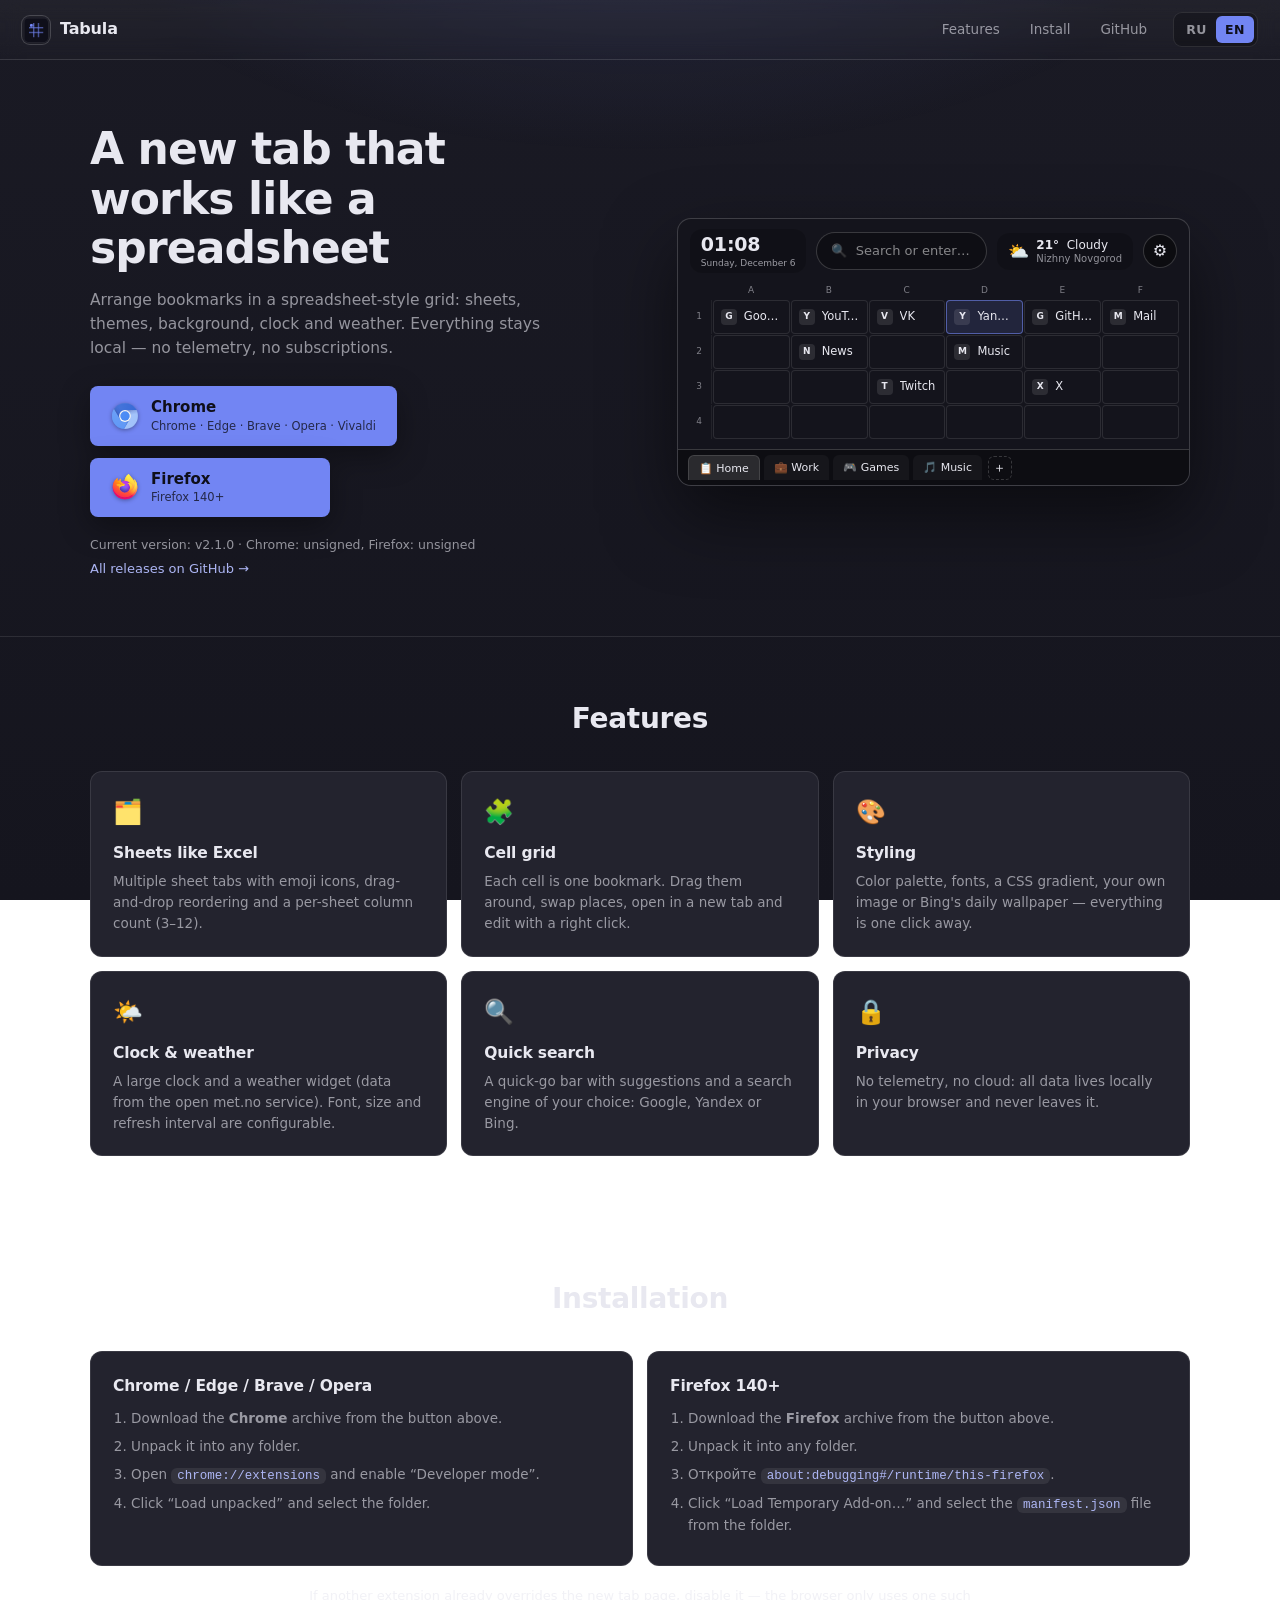
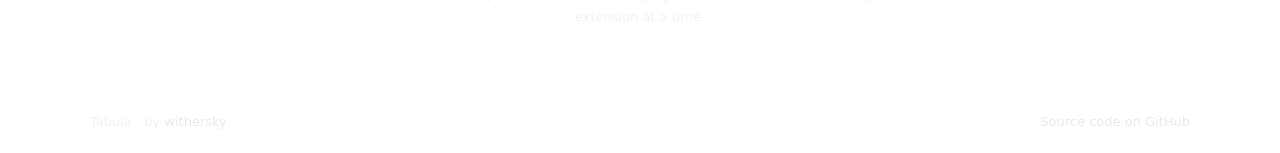
==== site/index.html @ 19f71075 "v2.3.1" ====
<!--
 Tabula — spreadsheet-style new tab page browser extension.

 Copyright (C) 2026 withersky

 This program is free software: you can redistribute it and/or modify
 it under the terms of the GNU General Public License as published by
 the Free Software Foundation, either version 3 of the License, or
 (at your option) any later version.

 This program is distributed in the hope that it will be useful,
 but WITHOUT ANY WARRANTY; without even the implied warranty of
 MERCHANTABILITY or FITNESS FOR A PARTICULAR PURPOSE.  See the
 GNU General Public License for more details.

 You should have received a copy of the GNU General Public License
 along with this program.  If not, see <https://www.gnu.org/licenses/>.
-->

<!DOCTYPE html>
<html lang="ru">
<head>
  <meta charset="UTF-8">
  <meta name="viewport" content="width=device-width, initial-scale=1">
  <title>Tabula — новая вкладка как электронная таблица</title>
  <meta name="description" content="Tabula — бесплатное расширение для браузера: новая вкладка в виде электронной таблицы с листами, темами, фоном, часами и погодой. Без телеметрии, всё хранится локально.">
  <meta property="og:title" content="Tabula — новая вкладка как электронная таблица">
  <meta property="og:description" content="Закладки в виде сетки Excel: листы, темы, фон, часы и погода. Локально и без телеметрии.">
  <meta property="og:type" content="website">
  <link rel="icon" href="icons/icon128.png">
  <link rel="stylesheet" href="style.css">
</head>
<body>

  <header class="topbar">
    <a class="brand" href="#top">
      <img class="brand-icon" src="icons/icon128.png" alt="Tabula" width="28" height="28">
      <span class="brand-name">Tabula</span>
    </a>
    <div class="topbar-right">
      <nav class="nav" aria-label="Основное меню" data-i18n-aria="navLabel">
        <a href="#features" data-i18n="navFeatures">Возможности</a>
        <a href="#install" data-i18n="navInstall">Установка</a>
        <a href="https://github.com/withersky/tabula-plugin" target="_blank" rel="noopener">GitHub</a>
      </nav>
      <div class="lang-switch" role="group" aria-label="Language">
        <button type="button" class="lang-btn" data-lang="ru" aria-pressed="true">RU</button>
        <button type="button" class="lang-btn" data-lang="en" aria-pressed="false">EN</button>
      </div>
    </div>
  </header>

  <main id="top">
    <!-- Hero: текст + живой мокап интерфейса расширения -->
    <section class="hero">
      <div class="container hero-inner">
        <div class="hero-text">
          <h1 data-i18n-html="heroTitle">Новая вкладка —<br>как электронная таблица</h1>
          <p class="subtitle" data-i18n="heroSubtitle">
            Раскладывайте закладки по ячейкам сетки, как в Excel: листы, темы,
            фон, часы и погода. Всё хранится локально, без телеметрии и подписок.
          </p>

          <div class="downloads" id="downloads">
            <a class="btn btn-download" data-browser="chrome"
               href="https://github.com/withersky/tabula-plugin/releases/latest"
               target="_blank" rel="noopener">
              <img class="btn-icon" src="icons/chromium.svg" alt="Chrome" width="28" height="28">
              <span class="btn-text">
                <span class="btn-browser">Chrome</span>
                <span class="btn-os">Chrome · Edge · Brave · Opera · Vivaldi</span>
              </span>
            </a>
            <a class="btn btn-download" data-browser="firefox"
               href="https://github.com/withersky/tabula-plugin/releases/latest"
               target="_blank" rel="noopener">
              <img class="btn-icon" src="icons/firefox.svg" alt="Firefox" width="28" height="28">
              <span class="btn-text">
                <span class="btn-browser">Firefox</span>
                <span class="btn-os">Firefox 140+</span>
              </span>
            </a>
          </div>

          <p class="version-note" id="version-note" data-i18n="versionLoading">Ищем последний релиз…</p>
          <a class="link-releases" href="https://github.com/withersky/tabula-plugin/releases"
             target="_blank" rel="noopener" data-i18n="releasesLink">Все релизы на GitHub →</a>
        </div>

        <!-- Мокап интерфейса расширения (не интерактивен) -->
        <div class="mock" aria-hidden="true">
          <div class="mock-topbar">
            <div class="mock-clock">
              <div class="mock-time">22:14</div>
              <div class="mock-date">3 августа, воскресенье</div>
            </div>
            <div class="mock-search" data-i18n-html="mockSearch">🔍&nbsp; Поиск или введите URL</div>
            <div class="mock-weather">
              <span class="mock-wx-icon">⛅</span>
              <div class="mock-wx-text">
                <div class="mock-wx-line" data-i18n-html="mockWeather"><b>21°</b>&nbsp; Облачно</div>
                <div class="mock-wx-city" data-i18n="mockCity">Нижний Новгород</div>
              </div>
            </div>
            <div class="mock-gear">⚙</div>
          </div>

          <div class="mock-grid">
            <div class="mock-row mock-row-head">
              <span class="mock-corner"></span>
              <span class="mock-col">A</span><span class="mock-col">B</span>
              <span class="mock-col">C</span><span class="mock-col">D</span>
              <span class="mock-col">E</span><span class="mock-col">F</span>
            </div>
            <div class="mock-row">
              <span class="mock-num">1</span>
              <div class="mock-cell filled"><span class="mock-fav">G</span><span class="mock-title">Google</span></div>
              <div class="mock-cell filled"><span class="mock-fav">Y</span><span class="mock-title">YouTube</span></div>
              <div class="mock-cell filled" data-mock-cell="vk"><span class="mock-fav">В</span><span class="mock-title">ВКонтакте</span></div>
              <div class="mock-cell filled selected" data-mock-cell="yandex"><span class="mock-fav">Я</span><span class="mock-title">Яндекс</span></div>
              <div class="mock-cell filled"><span class="mock-fav">G</span><span class="mock-title">GitHub</span></div>
              <div class="mock-cell filled"><span class="mock-fav">M</span><span class="mock-title">Mail</span></div>
            </div>
            <div class="mock-row">
              <span class="mock-num">2</span>
              <div class="mock-cell"></div>
              <div class="mock-cell filled" data-mock-cell="news"><span class="mock-fav">Н</span><span class="mock-title">Новости</span></div>
              <div class="mock-cell"></div>
              <div class="mock-cell filled" data-mock-cell="music"><span class="mock-fav">М</span><span class="mock-title">Музыка</span></div>
              <div class="mock-cell"></div>
              <div class="mock-cell"></div>
            </div>
            <div class="mock-row">
              <span class="mock-num">3</span>
              <div class="mock-cell"></div>
              <div class="mock-cell"></div>
              <div class="mock-cell filled" data-mock-cell="kinopoisk"><span class="mock-fav">К</span><span class="mock-title">Кинопоиск</span></div>
              <div class="mock-cell"></div>
              <div class="mock-cell filled" data-mock-cell="twitter"><span class="mock-fav">Т</span><span class="mock-title">Твиттер</span></div>
              <div class="mock-cell"></div>
            </div>
            <div class="mock-row">
              <span class="mock-num">4</span>
              <div class="mock-cell"></div>
              <div class="mock-cell"></div>
              <div class="mock-cell"></div>
              <div class="mock-cell"></div>
              <div class="mock-cell"></div>
              <div class="mock-cell"></div>
            </div>
          </div>

          <div class="mock-sheetbar">
            <span class="mock-tab active" data-i18n-html="mockTabHome">📋 Главная</span>
            <span class="mock-tab" data-i18n-html="mockTabWork">💼 Работа</span>
            <span class="mock-tab" data-i18n-html="mockTabGames">🎮 Игры</span>
            <span class="mock-tab" data-i18n-html="mockTabMusic">🎵 Музыка</span>
            <span class="mock-add">＋</span>
          </div>
        </div>
      </div>
    </section>

    <!-- Features -->
    <section class="features" id="features">
      <div class="container">
        <h2 data-i18n="featuresTitle">Возможности</h2>
        <div class="grid">
          <article class="card">
            <span class="card-icon">🗂️</span>
            <h3 data-i18n="f1Title">Листы как в Excel</h3>
            <p data-i18n="f1Text">Несколько листов-вкладок с emoji-иконками, перетаскиванием для смены порядка и своим числом колонок (3–12).</p>
          </article>
          <article class="card">
            <span class="card-icon">🧩</span>
            <h3 data-i18n="f2Title">Сетка ячеек</h3>
            <p data-i18n="f2Text">Каждая ячейка — одна закладка. Перетаскивайте их, меняйте местами, открывайте в новой вкладке и редактируйте правым кликом.</p>
          </article>
          <article class="card">
            <span class="card-icon">🎨</span>
            <h3 data-i18n="f3Title">Оформление</h3>
            <p data-i18n="f3Text">Цветовая палитра, шрифты, CSS-градиент, своя картинка или Bing-обои дня — всё настраивается в один клик.</p>
          </article>
          <article class="card">
            <span class="card-icon">🌤️</span>
            <h3 data-i18n="f4Title">Часы и погода</h3>
            <p data-i18n="f4Text">Крупные часы и виджет погоды (данные — открытый сервис met.no). Настраиваются шрифт, размер и период обновления.</p>
          </article>
          <article class="card">
            <span class="card-icon">🔍</span>
            <h3 data-i18n="f5Title">Быстрый поиск</h3>
            <p data-i18n="f5Text">Строка быстрого перехода с подсказками и выбором поисковой системы: Google, Яндекс или Bing.</p>
          </article>
          <article class="card">
            <span class="card-icon">🔒</span>
            <h3 data-i18n="f6Title">Приватность</h3>
            <p data-i18n="f6Text">Никакой телеметрии и облаков: все данные живут локально в вашем браузере и никуда не отправляются.</p>
          </article>
        </div>
      </div>
    </section>

    <!-- Install -->
    <section class="install" id="install">
      <div class="container">
        <h2 data-i18n="installTitle">Установка</h2>
        <div class="install-cols">
          <div class="card install-card">
            <h3>Chrome / Edge / Brave / Opera</h3>
            <ol>
              <li data-i18n-html="installChromeGet">Скачайте архив <b>Chrome</b> с кнопки выше.</li>
              <li data-i18n="installUnpack">Распакуйте его в любую папку.</li>
              <li data-i18n-html="installChromeExt">Откройте <code>chrome://extensions</code> и включите «Режим разработчика».</li>
              <li data-i18n="installChromeLoad">Нажмите «Загрузить распакованное расширение» и выберите папку.</li>
            </ol>
          </div>
          <div class="card install-card">
            <h3>Firefox 140+</h3>
            <ol>
              <li data-i18n-html="installFirefoxGet">Скачайте архив <b>Firefox</b> с кнопки выше.</li>
              <li data-i18n="installUnpack">Распакуйте его в любую папку.</li>
              <li>Откройте <code>about:debugging#/runtime/this-firefox</code>.</li>
              <li data-i18n-html="installFirefoxLoad">Нажмите «Загрузить временное дополнение…» и выберите файл <code>manifest.json</code> из папки.</li>
            </ol>
          </div>
        </div>
        <p class="hint" data-i18n="installHint">
          Если другое расширение уже переопределяет новую вкладку, отключите его —
          браузер использует только одно такое расширение одновременно.
        </p>
      </div>
    </section>
  </main>

  <footer class="footer">
    <div class="container footer-inner">
      <span>Tabula · <span data-i18n="footerBy">автор</span> <a href="https://github.com/withersky" target="_blank" rel="noopener">withersky</a></span>
      <a href="https://github.com/withersky/tabula-plugin" target="_blank" rel="noopener" data-i18n="footerSource">Исходный код на GitHub</a>
    </div>
  </footer>

  <script src="main.js"></script>
</body>
</html>
---- site/style.css ----
/*
 * Tabula — spreadsheet-style new tab page browser extension.
 *
 * Copyright (C) 2026 withersky
 *
 * This program is free software: you can redistribute it and/or modify
 * it under the terms of the GNU General Public License as published by
 * the Free Software Foundation, either version 3 of the License, or
 * (at your option) any later version.
 *
 * This program is distributed in the hope that it will be useful,
 * but WITHOUT ANY WARRANTY; without even the implied warranty of
 * MERCHANTABILITY or FITNESS FOR A PARTICULAR PURPOSE.  See the
 * GNU General Public License for more details.
 *
 * You should have received a copy of the GNU General Public License
 * along with this program.  If not, see <https://www.gnu.org/licenses/>.
 */

/* Tabula landing page — styles
   Mirror the extension's own UI: same palette as options.css
   (#1a1a24 background, indigo primary rgba(120,140,255,.95),
   cards #23232e, radius 8–14px) and a CSS mockup of the new-tab
   page built with the same tokens as newtab.css. */

:root {
  --bg: #1a1a24;
  --bg-elev: #23232e;
  --bg-elev-2: #2a2a36;
  --border: rgba(255, 255, 255, 0.10);
  --border-strong: rgba(255, 255, 255, 0.18);
  --text: #e8e8f0;
  --muted: rgba(232, 232, 240, 0.6);
  --primary: rgba(120, 140, 255, 0.95);
  --primary-fg: #0f0f1a;
  --primary-soft: rgba(180, 190, 255, 0.95);
  --radius: 12px;
  --font: system-ui, -apple-system, "Segoe UI", Roboto, "Helvetica Neue", Arial, sans-serif;
}

* { box-sizing: border-box; }

html { scroll-behavior: smooth; }

body {
  margin: 0;
  font-family: var(--font);
  font-size: 14px;
  color: var(--text);
  background: linear-gradient(180deg, #1a1a24 0%, #15151e 100%);
  background-attachment: fixed;
  line-height: 1.55;
  -webkit-font-smoothing: antialiased;
}

body::before {
  content: "";
  position: fixed;
  inset: 0;
  z-index: -1;
  pointer-events: none;
  background: radial-gradient(900px 420px at 50% -120px, rgba(120, 140, 255, 0.13), transparent 65%);
}

.container { width: min(1100px, 100% - 40px); margin-inline: auto; }

/* ---------- Topbar (same as options page) ---------- */
.topbar {
  position: sticky;
  top: 0;
  z-index: 30;
  display: flex;
  align-items: center;
  justify-content: space-between;
  padding: 12px 22px;
  border-bottom: 1px solid var(--border);
  background: linear-gradient(180deg, rgba(255, 255, 255, 0.04), rgba(255, 255, 255, 0.01));
  backdrop-filter: blur(10px);
  -webkit-backdrop-filter: blur(10px);
}

.brand {
  display: inline-flex;
  align-items: center;
  gap: 10px;
  color: var(--text);
  text-decoration: none;
}

.brand-icon {
  width: 28px;
  height: 28px;
  border-radius: 8px;
  box-shadow: 0 0 0 1px var(--border-strong);
}

.brand-name {
  font-size: 16px;
  font-weight: 600;
  letter-spacing: -0.01em;
}

.topbar-right {
  display: flex;
  align-items: center;
  gap: 14px;
}

.nav { display: flex; gap: 6px; }

.nav a {
  color: var(--muted);
  text-decoration: none;
  font-size: 13.5px;
  padding: 7px 12px;
  border-radius: 8px;
  transition: color 160ms ease, background 160ms ease;
}

.nav a:hover {
  color: var(--text);
  background: rgba(120, 140, 255, 0.18);
}

.lang-switch {
  display: inline-flex;
  padding: 3px;
  border-radius: 9px;
  border: 1px solid var(--border);
  background: rgba(0, 0, 0, 0.25);
}

.lang-btn {
  appearance: none;
  -webkit-appearance: none;
  border: 0;
  background: transparent;
  color: var(--muted);
  font: inherit;
  font-size: 12.5px;
  font-weight: 600;
  letter-spacing: 0.04em;
  padding: 4px 9px;
  border-radius: 6px;
  cursor: pointer;
  transition: background 160ms ease, color 160ms ease;
}

.lang-btn:hover { color: var(--text); }

.lang-btn.active {
  background: var(--primary);
  color: var(--primary-fg);
}

/* ---------- Hero ---------- */
.hero { padding: 64px 0 56px; }

.hero-inner {
  display: grid;
  grid-template-columns: 1.05fr 1fr;
  gap: 48px;
  align-items: center;
}

.hero-text h1 {
  margin: 0 0 16px;
  font-size: clamp(28px, 4.4vw, 44px);
  line-height: 1.12;
  font-weight: 700;
  letter-spacing: -0.02em;
}

.subtitle {
  margin: 0 0 26px;
  font-size: 15.5px;
  color: var(--muted);
  max-width: 480px;
}

.downloads {
  display: flex;
  flex-wrap: wrap;
  gap: 12px;
}

/* Buttons — same language as .btn / .btn.primary in the extension */
.btn-download {
  display: inline-flex;
  align-items: center;
  gap: 12px;
  min-width: 240px;
  padding: 11px 20px;
  border-radius: 8px;
  border: 1px solid transparent;
  background: var(--primary);
  color: var(--primary-fg);
  text-decoration: none;
  font-weight: 700;
  font-size: 15px;
  line-height: 1.3;
  box-shadow: 0 10px 30px rgba(0, 0, 0, 0.35);
  transition: background 160ms ease, transform 160ms ease, box-shadow 160ms ease;
}

.btn-download:hover {
  background: rgba(120, 140, 255, 1);
  transform: translateY(-1px);
  box-shadow: 0 14px 34px rgba(0, 0, 0, 0.4);
}

.btn-download:active { transform: translateY(0); }

.btn-icon {
  flex: 0 0 auto;
  width: 28px;
  height: 28px;
  object-fit: contain;
  border-radius: 7px;
  filter: drop-shadow(0 1px 2px rgba(0, 0, 0, 0.35));
}

.btn-text {
  display: flex;
  flex-direction: column;
  gap: 1px;
}

.btn-browser { font-size: 15px; }

.btn-os {
  font-size: 11.5px;
  font-weight: 500;
  opacity: 0.78;
}

.version-note {
  margin: 18px 0 4px;
  font-size: 12.5px;
  color: var(--muted);
}

.link-releases {
  display: inline-block;
  font-size: 13px;
  color: var(--primary-soft);
  text-decoration: none;
}

.link-releases:hover { text-decoration: underline; }

/* ---------- Mockup of the extension UI ---------- */
.mock {
  position: relative;
  display: flex;
  flex-direction: column;
  border: 1px solid var(--border-strong);
  border-radius: 14px;
  background: #14141c;
  box-shadow: 0 30px 70px rgba(0, 0, 0, 0.5);
  overflow: hidden;
  user-select: none;
  animation: mockIn 500ms cubic-bezier(0.2, 0.7, 0.3, 1);
}

@keyframes mockIn {
  from { opacity: 0; transform: translateY(10px) scale(0.99); }
  to   { opacity: 1; transform: translateY(0) scale(1); }
}

.mock-topbar {
  display: grid;
  grid-template-columns: auto 1fr auto auto;
  align-items: center;
  column-gap: 10px;
  padding: 10px 12px;
}

.mock-clock {
  display: flex;
  flex-direction: column;
  align-items: flex-start;
  justify-content: center;
  gap: 2px;
  padding: 5px 11px;
  border-radius: 12px;
  background: rgba(0, 0, 0, 0.18);
  line-height: 1.15;
}

.mock-time {
  font-size: 19px;
  font-weight: 600;
  letter-spacing: -0.01em;
  font-variant-numeric: tabular-nums;
}

.mock-date {
  font-size: 9px;
  opacity: 0.65;
}

.mock-search {
  justify-self: stretch;
  min-width: 0;
  padding: 8px 14px;
  border-radius: 999px;
  border: 1px solid rgba(255, 255, 255, 0.18);
  background: rgba(0, 0, 0, 0.28);
  font-size: 13px;
  color: rgba(255, 255, 255, 0.5);
  white-space: nowrap;
  overflow: hidden;
  text-overflow: ellipsis;
}

.mock-weather {
  display: flex;
  align-items: center;
  gap: 7px;
  padding: 5px 11px;
  border-radius: 12px;
  background: rgba(0, 0, 0, 0.18);
  font-size: 12px;
  line-height: 1.25;
}

.mock-wx-icon { font-size: 17px; }

.mock-wx-text { display: flex; flex-direction: column; }

.mock-wx-line { white-space: nowrap; }

.mock-wx-city {
  font-size: 10px;
  opacity: 0.6;
  white-space: nowrap;
}

.mock-gear {
  width: 34px;
  height: 34px;
  border-radius: 50%;
  border: 1px solid var(--border-strong);
  background: rgba(0, 0, 0, 0.4);
  display: grid;
  place-items: center;
  font-size: 16px;
}

.mock-grid {
  display: flex;
  flex-direction: column;
  gap: 1px;
  padding: 0 10px 10px;
}

.mock-row {
  display: grid;
  grid-template-columns: 24px repeat(6, minmax(0, 1fr));
  gap: 1px;
}

.mock-corner,
.mock-col,
.mock-num {
  display: grid;
  place-items: center;
  font-size: 9px;
  font-weight: 500;
  letter-spacing: 0.06em;
  opacity: 0.5;
  font-variant-numeric: tabular-nums;
}

.mock-row-head .mock-col { min-height: 16px; }
.mock-corner { min-height: 16px; }
.mock-num { border-right: 1px solid rgba(255, 255, 255, 0.12); }

.mock-cell {
  min-height: 34px;
  display: flex;
  align-items: center;
  gap: 7px;
  padding: 0 8px;
  border-radius: 4px;
  font-size: 11.5px;
  color: var(--text);
  box-shadow: inset 0 0 0 1px rgba(255, 255, 255, 0.10);
  overflow: hidden;
}

.mock-cell.filled { cursor: pointer; }

.mock-cell.filled:hover { background: rgba(255, 255, 255, 0.07); }

.mock-cell.selected {
  background: rgba(120, 140, 255, 0.14);
  box-shadow: inset 0 0 0 1px rgba(120, 140, 255, 0.55);
}

.mock-cell.selected.active {
  background: rgba(120, 140, 255, 0.2);
  box-shadow: inset 0 0 0 2px rgba(120, 140, 255, 0.9);
}

.mock-fav {
  flex: 0 0 16px;
  width: 16px;
  height: 16px;
  border-radius: 4px;
  background: rgba(255, 255, 255, 0.10);
  display: grid;
  place-items: center;
  font-size: 9px;
  font-weight: 700;
}

.mock-title {
  min-width: 0;
  overflow: hidden;
  text-overflow: ellipsis;
  white-space: nowrap;
  font-weight: 500;
}

.mock-sheetbar {
  display: flex;
  align-items: center;
  gap: 4px;
  height: 36px;
  padding: 0 10px;
  background: rgba(0, 0, 0, 0.35);
  border-top: 1px solid rgba(255, 255, 255, 0.18);
}

.mock-tab {
  display: inline-flex;
  align-items: center;
  gap: 5px;
  height: 25px;
  padding: 0 10px;
  border-radius: 6px 6px 0 0;
  background: rgba(255, 255, 255, 0.04);
  font-size: 11px;
  color: var(--text);
  white-space: nowrap;
}

.mock-tab.active {
  background: rgba(255, 255, 255, 0.12);
  border: 1px solid rgba(255, 255, 255, 0.12);
  border-bottom: 0;
}

.mock-add {
  flex: 0 0 auto;
  width: 24px;
  height: 24px;
  border-radius: 6px;
  border: 1px dashed rgba(255, 255, 255, 0.18);
  display: grid;
  place-items: center;
  font-size: 13px;
  margin-left: 2px;
}

/* ---------- Sections ---------- */
.features,
.install {
  padding: 60px 0;
  border-top: 1px solid var(--border);
}

.features h2,
.install h2 {
  margin: 0 0 30px;
  font-size: clamp(22px, 3vw, 28px);
  font-weight: 700;
  letter-spacing: -0.01em;
  text-align: center;
}

.grid {
  display: grid;
  grid-template-columns: repeat(auto-fit, minmax(270px, 1fr));
  gap: 14px;
}

.card {
  background: var(--bg-elev);
  border: 1px solid var(--border);
  border-radius: var(--radius);
  padding: 22px;
  transition: border-color 160ms ease, transform 160ms ease;
}

.card:hover {
  border-color: var(--border-strong);
  transform: translateY(-1px);
}

.card h3 {
  margin: 10px 0 6px;
  font-size: 15.5px;
  font-weight: 600;
  letter-spacing: -0.01em;
}

.card p {
  margin: 0;
  font-size: 13.5px;
  color: var(--muted);
}

.card-icon { font-size: 24px; }

.install-cols {
  display: grid;
  grid-template-columns: repeat(auto-fit, minmax(300px, 1fr));
  gap: 14px;
}

.install-card h3 { margin: 0 0 10px; }

.install-card ol {
  margin: 0;
  padding-left: 18px;
  color: var(--muted);
  font-size: 13.5px;
}

.install-card li { margin-bottom: 7px; }

.install-card code {
  padding: 1px 6px;
  border-radius: 6px;
  background: rgba(255, 255, 255, 0.08);
  color: var(--primary-soft);
  font-size: 12.5px;
}

.hint {
  margin: 20px auto 0;
  max-width: 680px;
  text-align: center;
  font-size: 13px;
  color: var(--muted);
}

/* ---------- Footer ---------- */
.footer {
  border-top: 1px solid var(--border);
  padding: 24px 0;
  color: var(--muted);
  font-size: 13px;
}

.footer-inner {
  display: flex;
  flex-wrap: wrap;
  justify-content: space-between;
  gap: 8px;
}

.footer a {
  color: var(--text);
  text-decoration: none;
}

.footer a:hover { color: var(--primary-soft); text-decoration: underline; }

/* ---------- Responsive ---------- */
@media (max-width: 960px) {
  .hero-inner { grid-template-columns: 1fr; gap: 36px; }
  .hero-text h1 br { display: none; }
}

@media (max-width: 560px) {
  .topbar { padding: 10px 14px; }
  .topbar-right { gap: 8px; }
  .lang-switch { padding: 2px; }
  .lang-btn { padding: 4px 7px; }
  .nav a { padding: 6px 8px; font-size: 12.5px; }
  .mock-topbar { grid-template-columns: 1fr auto; row-gap: 8px; }
  .mock-clock { grid-column: 1; }
  .mock-gear { grid-column: 2; grid-row: 1; justify-self: end; }
  .mock-search { grid-column: 1 / -1; grid-row: 2; }
  .mock-weather { display: none; }
  .mock-date { display: none; }
  .mock-row { grid-template-columns: repeat(6, minmax(0, 1fr)); }
  .mock-num, .mock-corner { display: none; }
  .mock-row-head .mock-col { display: none; }
  .btn-download { min-width: 100%; }
}

/* ---------- Reduced motion ---------- */
@media (prefers-reduced-motion: reduce) {
  html { scroll-behavior: auto; }
  .mock { animation: none; }
  .card, .btn-download { transition: none; }
}
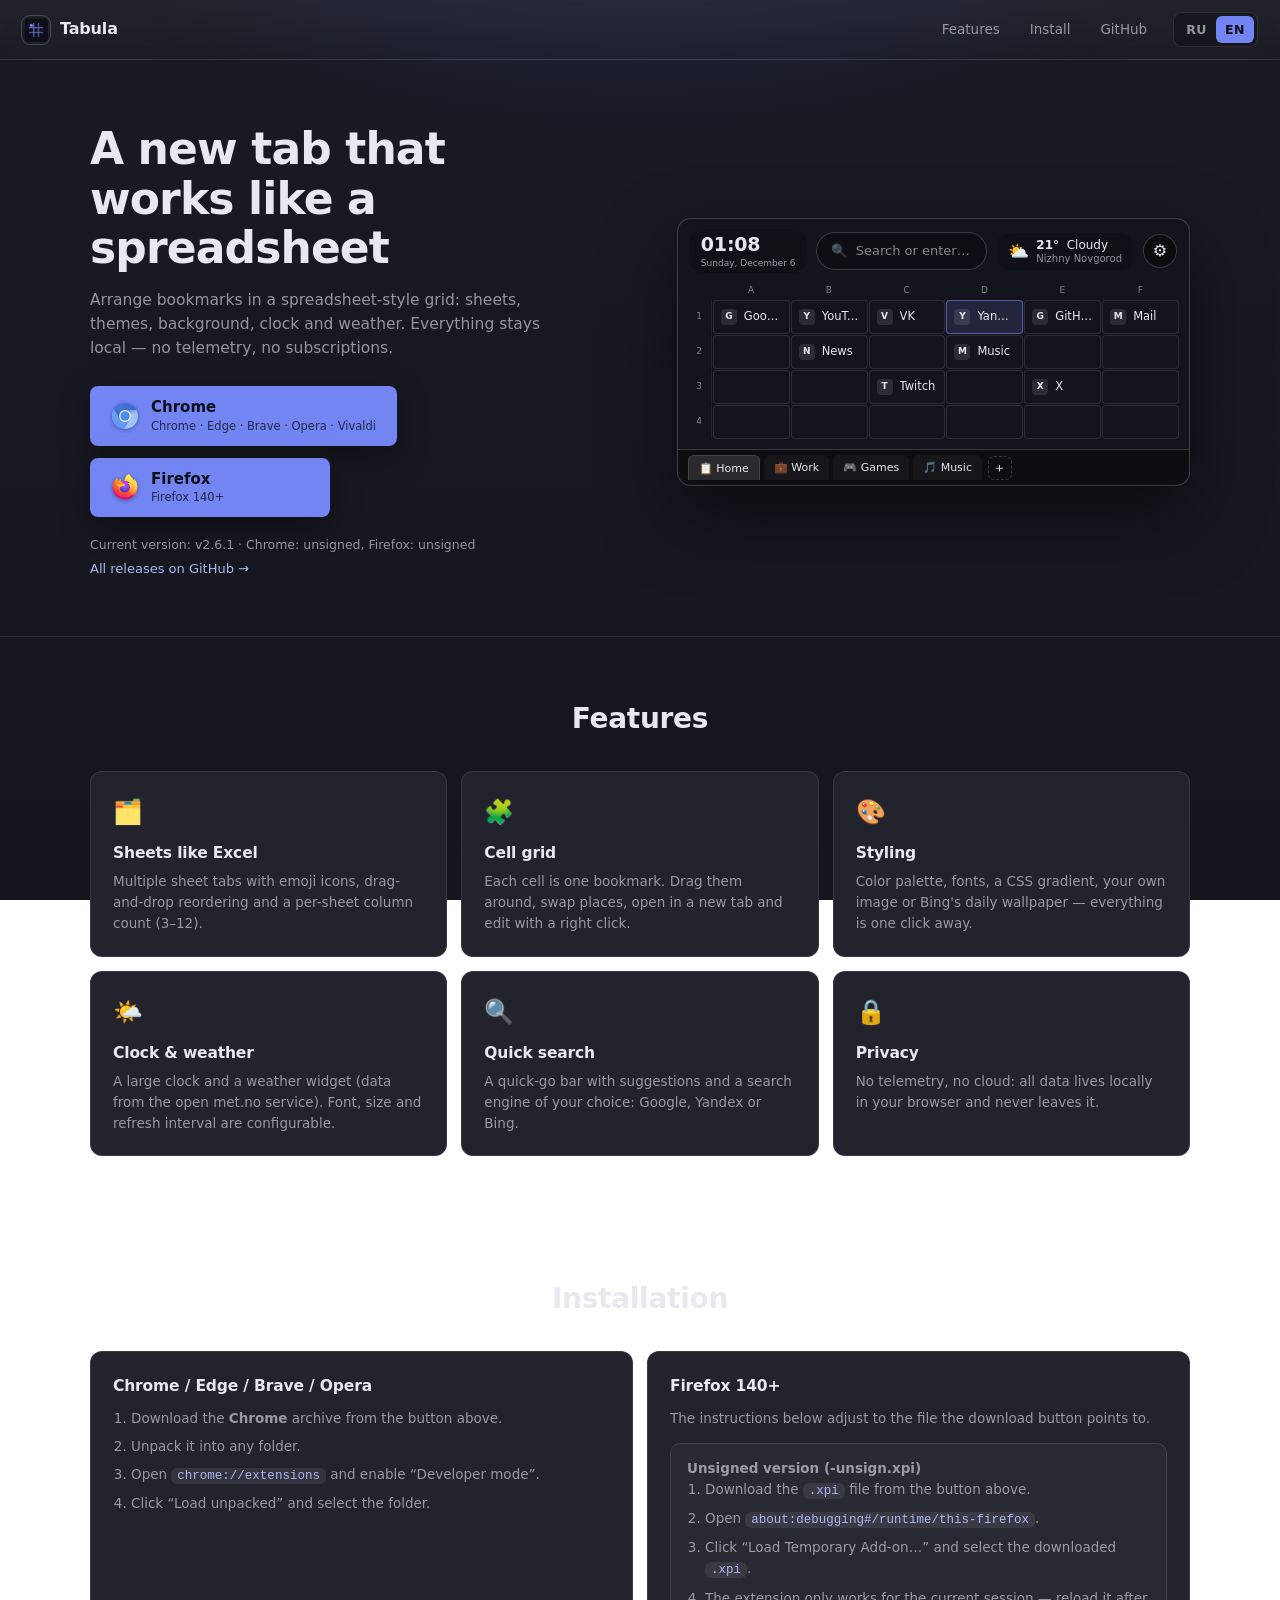
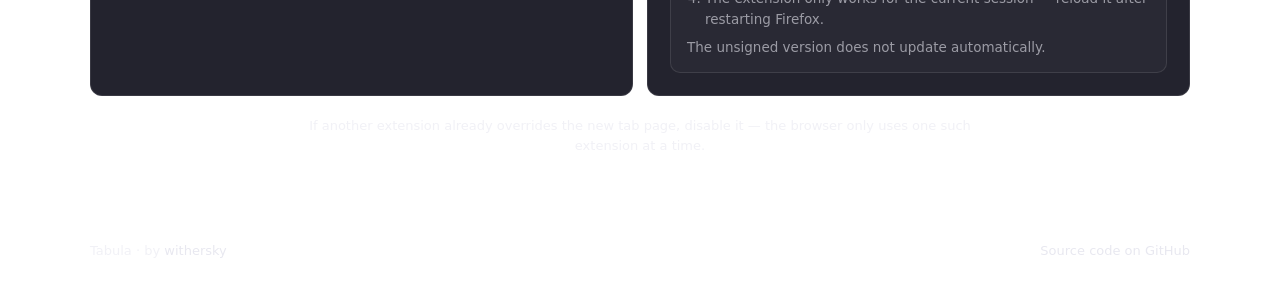
==== commit ed8843e2: "site: update" ====
--- a/site/index.html
+++ b/site/index.html
@@ -214,15 +214,29 @@
               <li data-i18n="installChromeLoad">Нажмите «Загрузить распакованное расширение» и выберите папку.</li>
             </ol>
           </div>
-          <div class="card install-card">
-            <h3>Firefox 140+</h3>
-            <ol>
-              <li data-i18n-html="installFirefoxGet">Скачайте архив <b>Firefox</b> с кнопки выше.</li>
-              <li data-i18n="installUnpack">Распакуйте его в любую папку.</li>
-              <li>Откройте <code>about:debugging#/runtime/this-firefox</code>.</li>
-              <li data-i18n-html="installFirefoxLoad">Нажмите «Загрузить временное дополнение…» и выберите файл <code>manifest.json</code> из папки.</li>
-            </ol>
-          </div>
+<div class="card install-card">
+<h3>Firefox 140+</h3>
+<p class="install-variant-hint" data-i18n="installFfDynamicHint">Инструкция ниже подстраивается под файл, на который ведёт кнопка скачивания.</p>
+<div class="install-variant" data-install-variant="signed">
+<p class="install-variant-title" data-i18n="installFfSignedTitle">Подписанная версия (.xpi)</p>
+<ol>
+<li data-i18n-html="installFfSigned1">Скачайте файл <code>.xpi</code> с кнопки выше.</li>
+<li data-i18n-html="installFfSigned2">Откройте скачанный файл — Firefox предложит добавить дополнение.</li>
+<li data-i18n-html="installFfSigned3">Нажмите «Добавить» и подтвердите установку.</li>
+</ol>
+<p class="install-variant-note" data-i18n="installFfSignedNote">Подписанная версия обновляется автоматически.</p>
+</div>
+<div class="install-variant" data-install-variant="unsigned">
+<p class="install-variant-title" data-i18n="installFfUnsignedTitle">Неподписанная версия (-unsign.xpi)</p>
+<ol>
+<li data-i18n-html="installFfUnsigned1">Скачайте файл <code>.xpi</code> с кнопки выше.</li>
+<li data-i18n-html="installFfUnsigned2">Откройте <code>about:debugging#/runtime/this-firefox</code>.</li>
+<li data-i18n-html="installFfUnsigned3">Нажмите «Загрузить временное дополнение…» и выберите скачанный <code>.xpi</code>.</li>
+<li data-i18n-html="installFfUnsigned4">Дополнение действует только в текущем сеансе — после перезапуска Firefox загрузите его снова.</li>
+</ol>
+<p class="install-variant-note" data-i18n="installFfUnsignedNote">Неподписанная версия не обновляется автоматически.</p>
+</div>
+</div>
         </div>
         <p class="hint" data-i18n="installHint">
           Если другое расширение уже переопределяет новую вкладку, отключите его —
--- a/site/style.css
+++ b/site/style.css
@@ -540,6 +540,33 @@
   font-size: 12.5px;
 }
 
+.install-variant-hint {
+  margin: 0 0 12px;
+  font-size: 12.5px;
+  color: var(--muted);
+}
+
+.install-variant {
+  margin-top: 14px;
+  padding: 14px 16px;
+  border: 1px solid var(--border);
+  border-radius: 10px;
+  background: rgba(255, 255, 255, 0.03);
+}
+
+.install-variant-title {
+ Margin: 0 0 8px;
+ Font-size: 13.5px;
+ Font-weight: 600;
+ Color: var(--text);
+}
+
+.install-variant-note {
+ Margin: 10px 0 0;
+ Font-size: 12.5px;
+ Color: var(--muted);
+}
+
 .hint {
   margin: 20px auto 0;
   max-width: 680px;
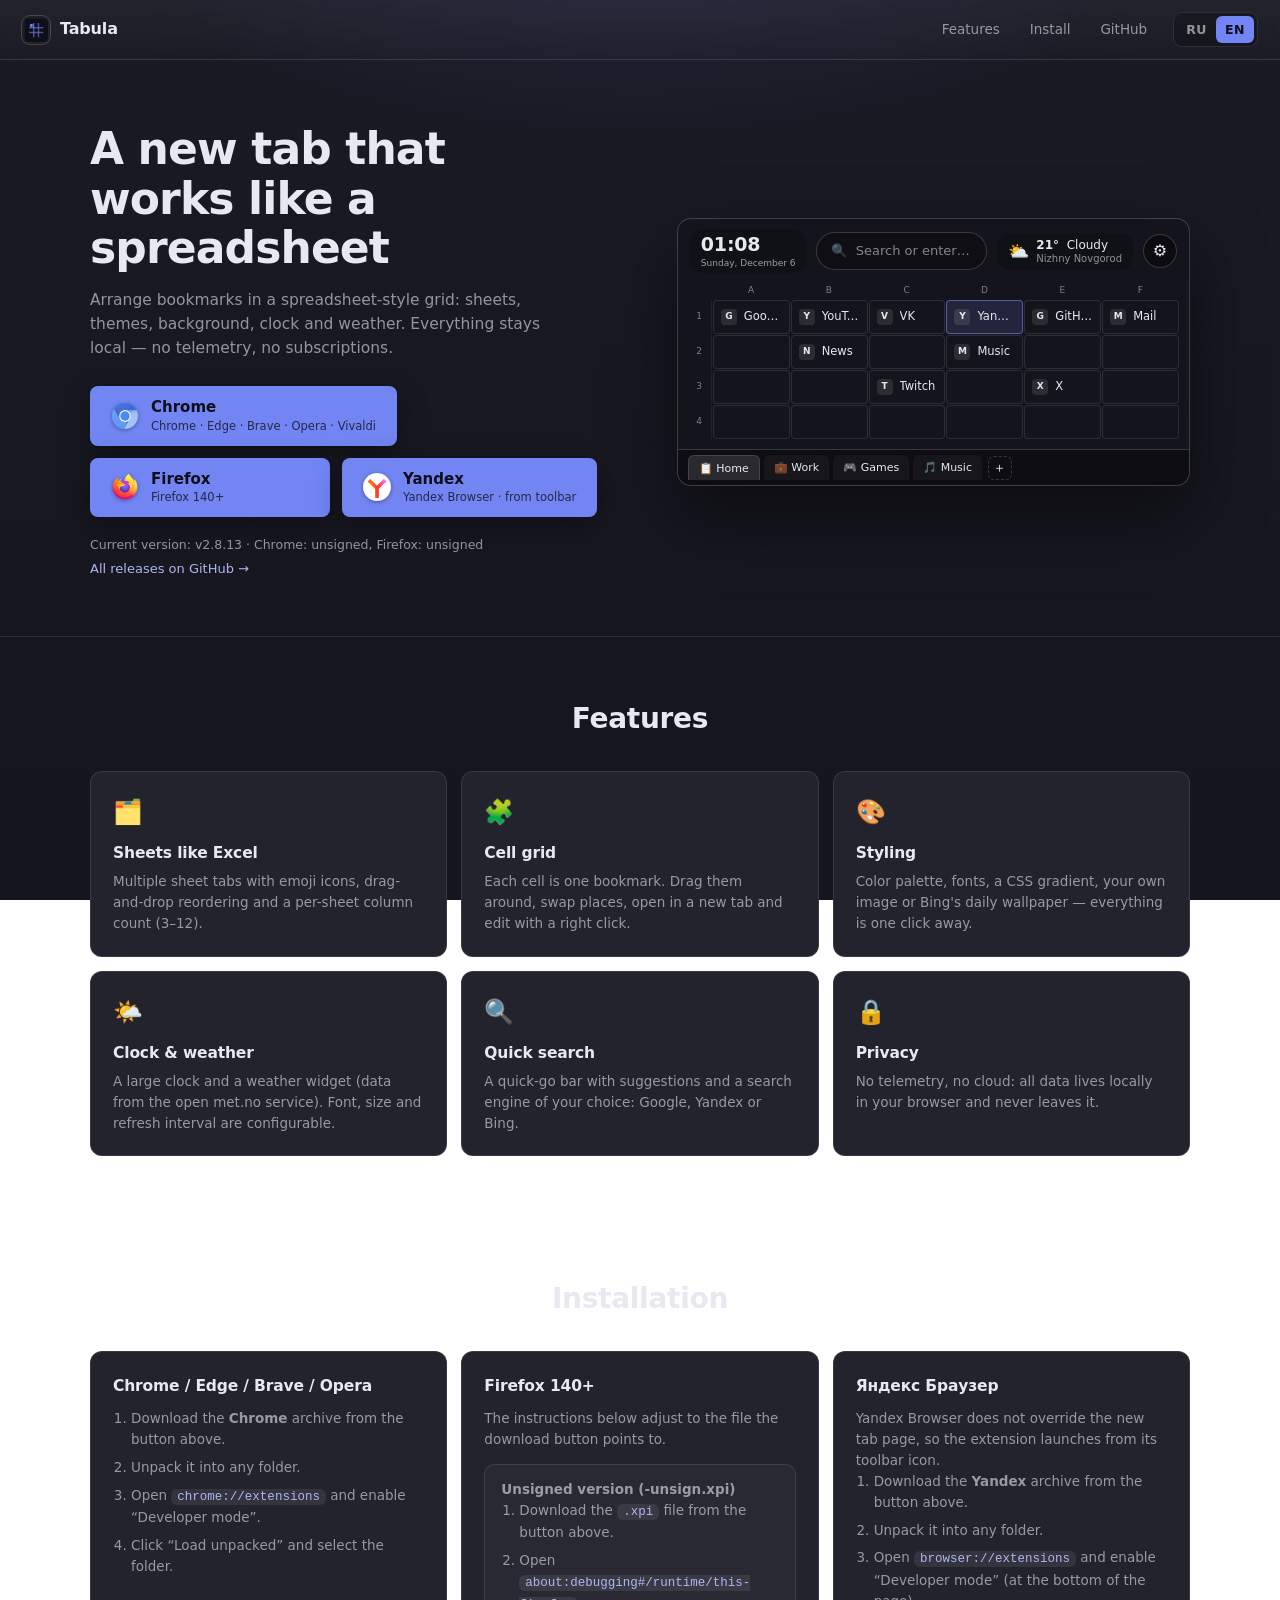
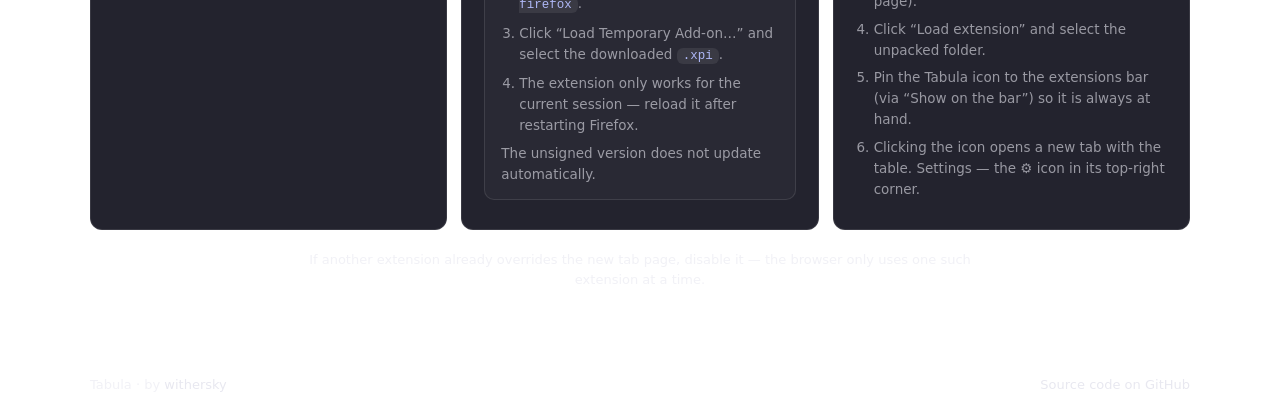
==== commit 98f7cf3b: "yandex add" ====
--- a/site/index.html
+++ b/site/index.html
@@ -80,6 +80,15 @@
                 <span class="btn-os">Firefox 140+</span>
               </span>
             </a>
+            <a class="btn btn-download" data-browser="yandex"
+               href="https://github.com/withersky/tabula-plugin/releases/latest"
+               target="_blank" rel="noopener">
+              <img class="btn-icon" src="icons/yandex.svg" alt="Yandex" width="28" height="28">
+              <span class="btn-text">
+                <span class="btn-browser">Yandex</span>
+                <span class="btn-os" data-i18n="btnOsYandex">Яндекс Браузер · из панели</span>
+              </span>
+            </a>
           </div>
 
           <p class="version-note" id="version-note" data-i18n="versionLoading">Ищем последний релиз…</p>
@@ -237,6 +246,18 @@
 <p class="install-variant-note" data-i18n="installFfUnsignedNote">Неподписанная версия не обновляется автоматически.</p>
 </div>
 </div>
+<div class="card install-card">
+<h3>Яндекс Браузер</h3>
+<p class="install-variant-hint" data-i18n="installYandexHint">Яндекс Браузер не переопределяет страницу новой вкладки, поэтому расширение запускается кликом по иконке из панели расширений.</p>
+<ol>
+<li data-i18n-html="installYandex1">Скачайте архив <b>Yandex</b> с кнопки выше.</li>
+<li data-i18n="installUnpack">Распакуйте его в любую папку.</li>
+<li data-i18n-html="installYandex3">Откройте <code>browser://extensions</code> и включите «Режим разработчика» (внизу страницы).</li>
+<li data-i18n-html="installYandex4">Нажмите «Загрузить расширение» и выберите распакованную папку.</li>
+<li data-i18n-html="installYandex5">Закрепите иконку Tabula в панели расширений (через меню «Показать на панели»), чтобы она всегда была под рукой.</li>
+<li data-i18n-html="installYandex6">Клик по иконке открывает новую вкладку с таблицей. Настройки — иконка ⚙ в её правом верхнем углу.</li>
+</ol>
+</div>
         </div>
         <p class="hint" data-i18n="installHint">
           Если другое расширение уже переопределяет новую вкладку, отключите его —
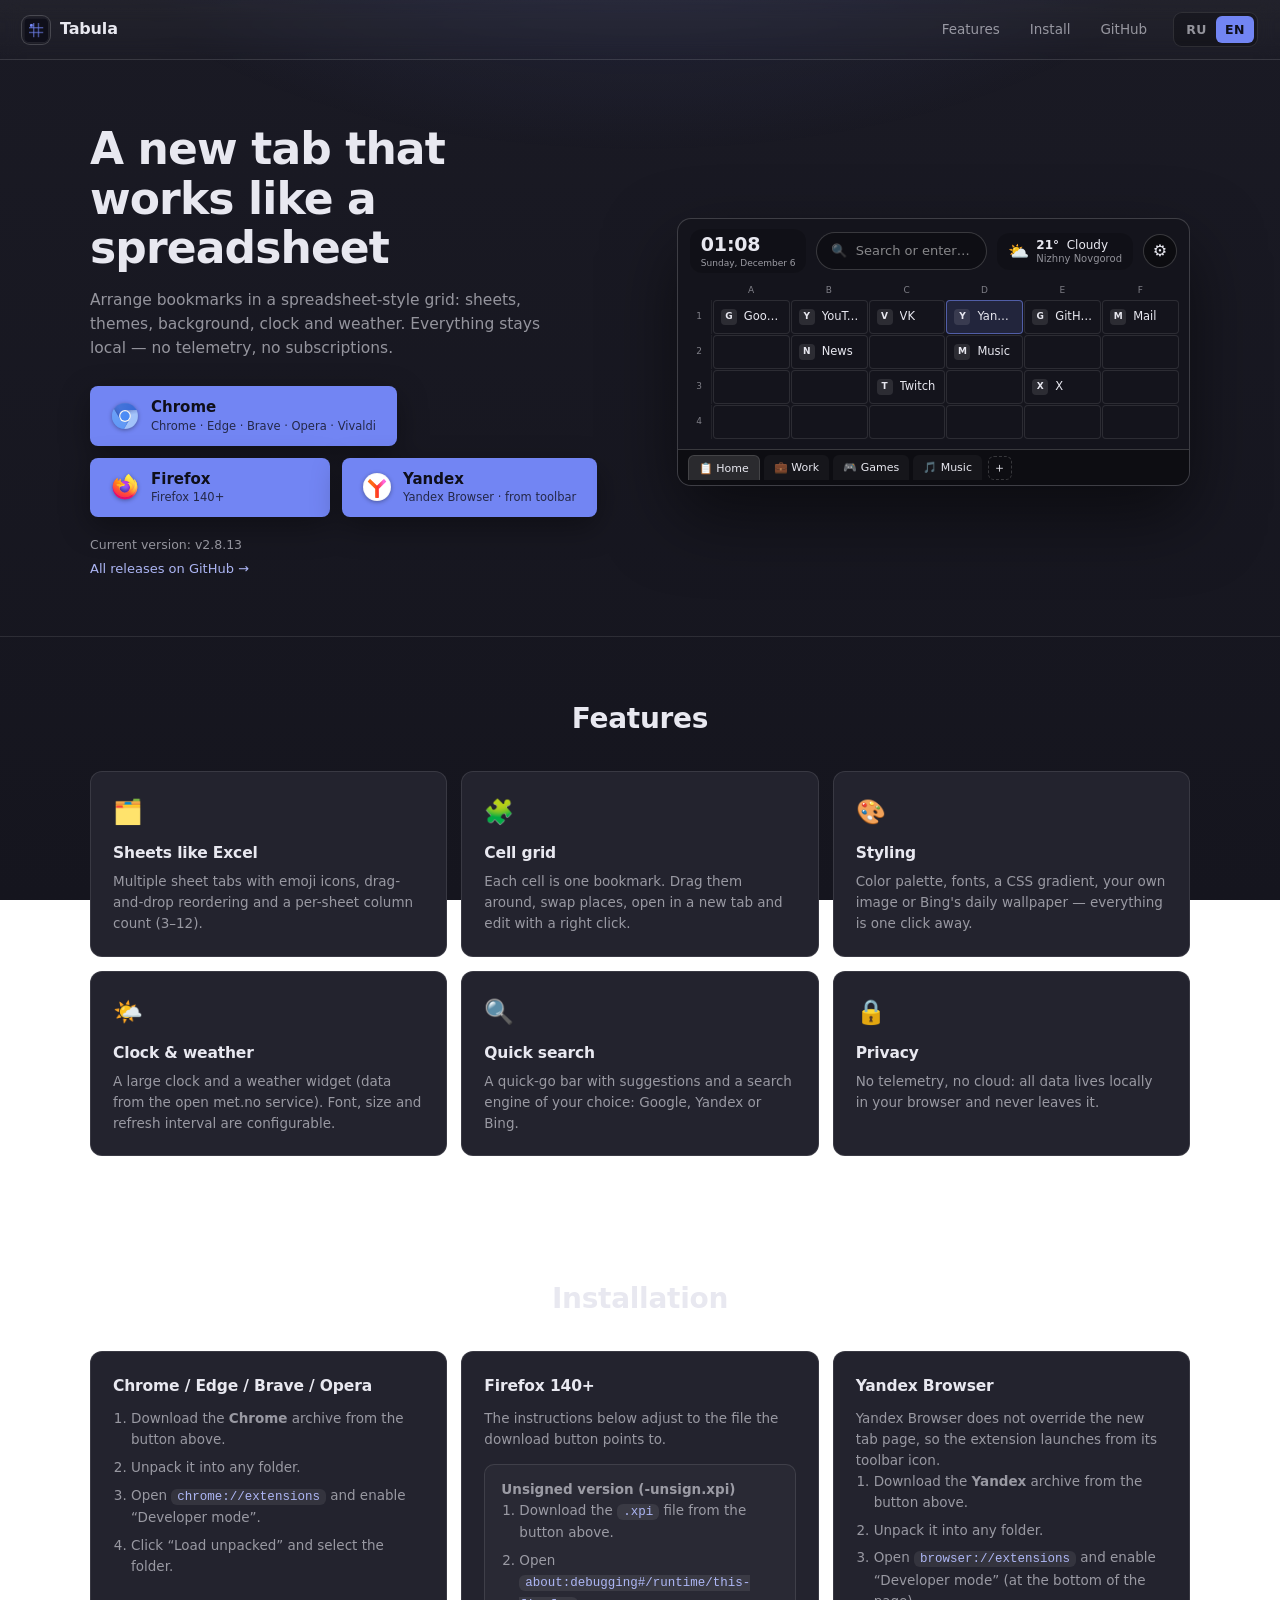
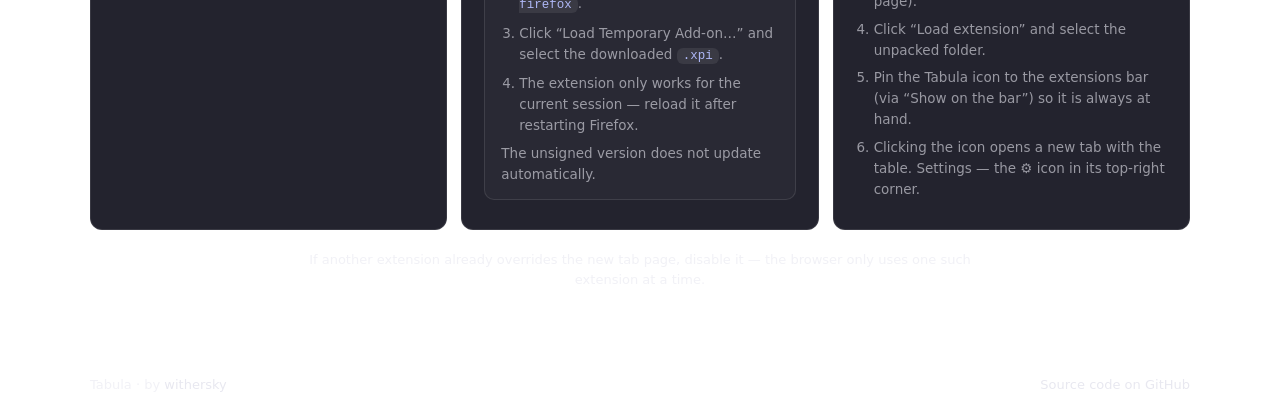
==== commit d8baef49: "site: fix" ====
--- a/site/index.html
+++ b/site/index.html
@@ -247,7 +247,7 @@
 </div>
 </div>
 <div class="card install-card">
-<h3>Яндекс Браузер</h3>
+<h3 data-i18n="installYandexTitle">Яндекс Браузер</h3>
 <p class="install-variant-hint" data-i18n="installYandexHint">Яндекс Браузер не переопределяет страницу новой вкладки, поэтому расширение запускается кликом по иконке из панели расширений.</p>
 <ol>
 <li data-i18n-html="installYandex1">Скачайте архив <b>Yandex</b> с кнопки выше.</li>
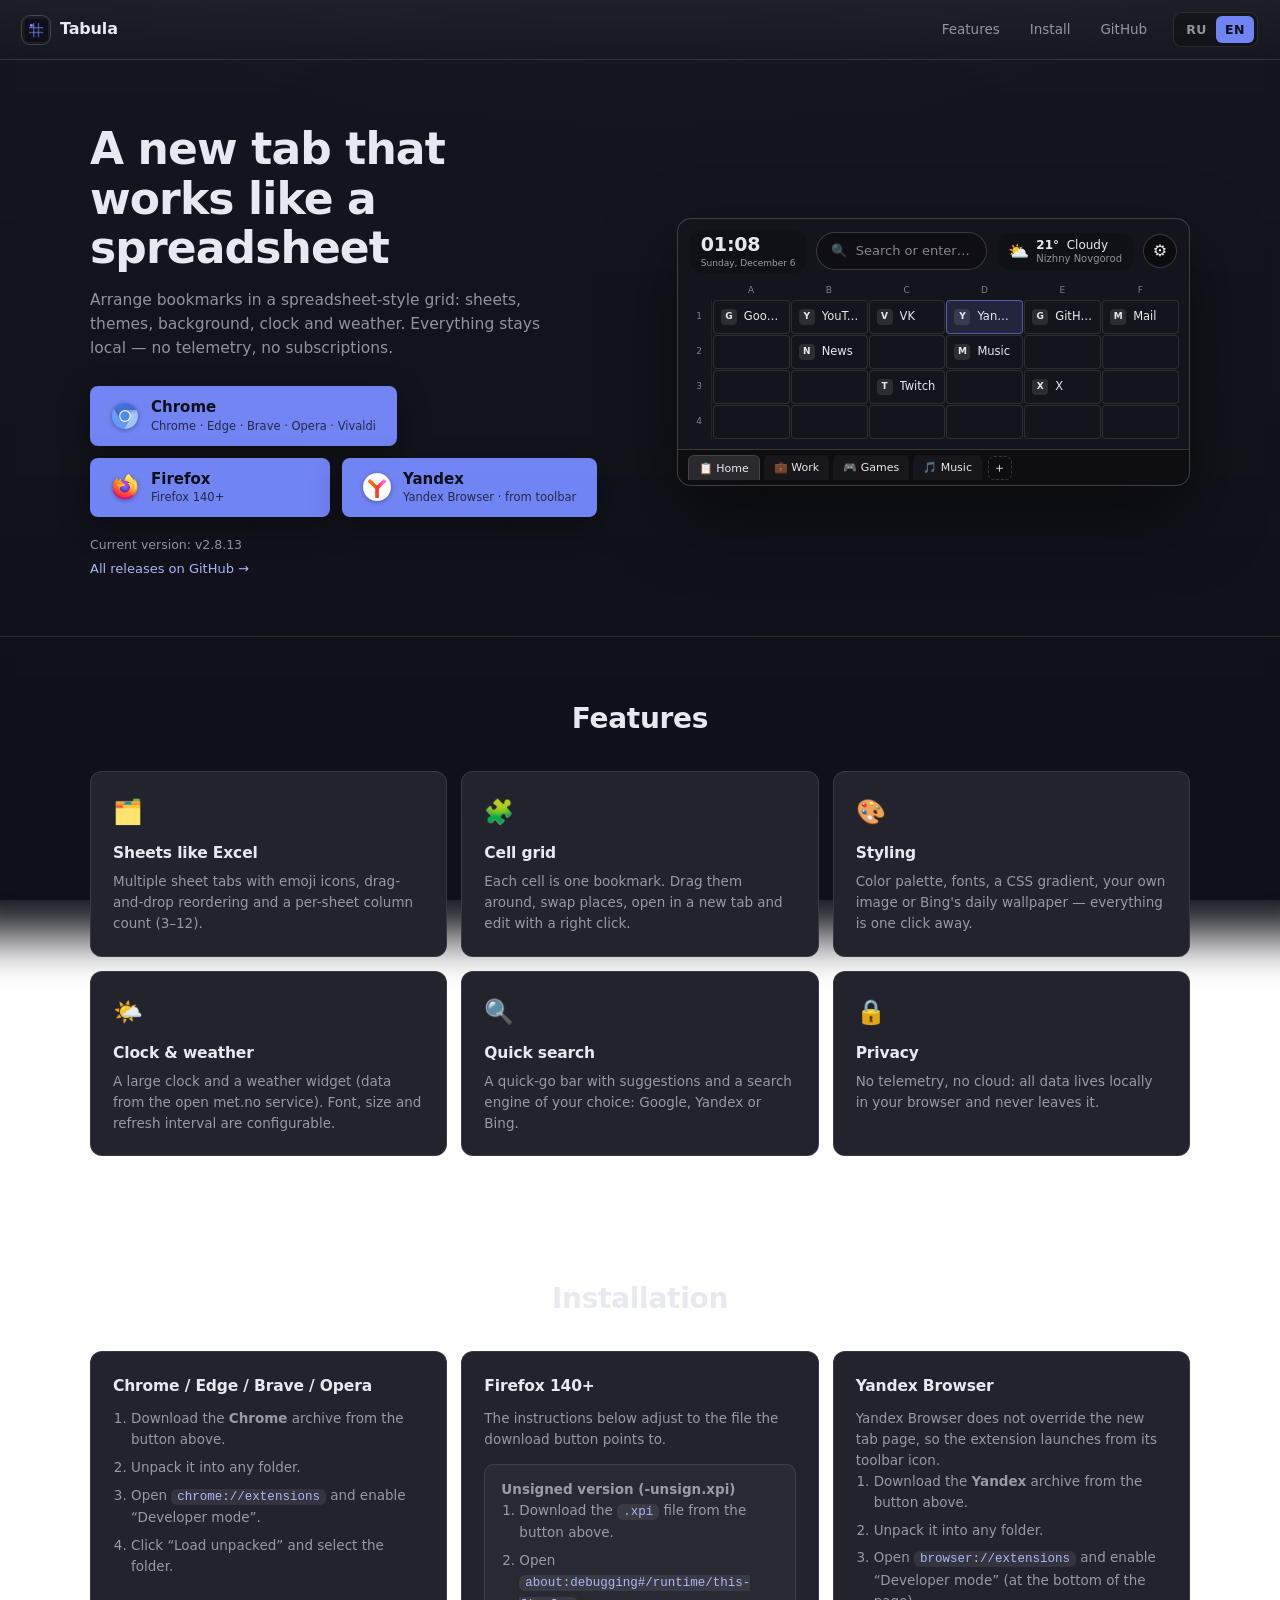
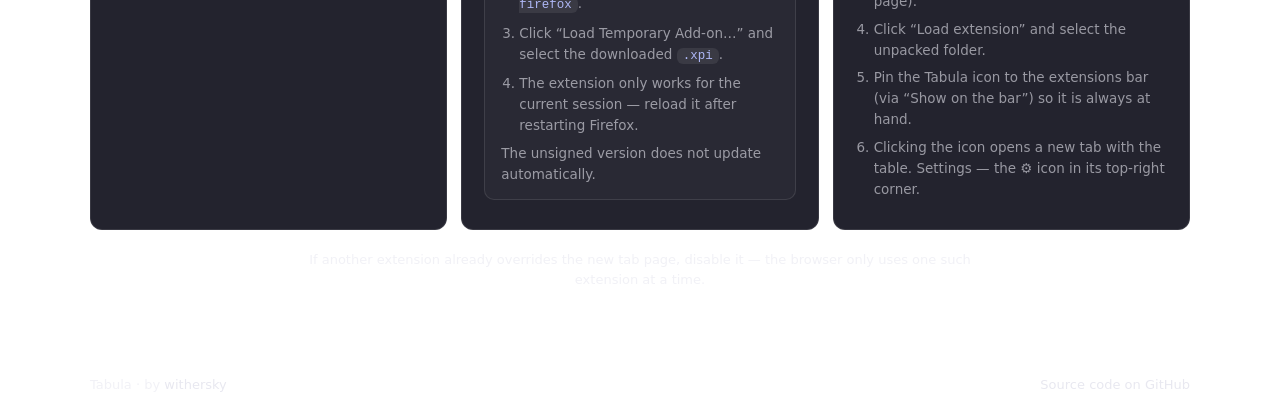
==== commit 7213759d: "сайт финал" ====
--- a/site/index.html
+++ b/site/index.html
@@ -31,6 +31,10 @@
   <link rel="stylesheet" href="style.css">
 </head>
 <body>
+
+  <!-- Фон: заблюренная картинка дня Bing + затемняющий слой для читаемости -->
+  <div class="site-bg" id="siteBg" aria-hidden="true"></div>
+  <div class="site-bg-overlay" aria-hidden="true"></div>
 
   <header class="topbar">
     <a class="brand" href="#top">
--- a/site/style.css
+++ b/site/style.css
@@ -62,6 +62,56 @@
   background: radial-gradient(900px 420px at 50% -120px, rgba(120, 140, 255, 0.13), transparent 65%);
 }
 
+/* ----- Blurred Bing "image of the day" background ----- */
+/* The image layer sits above the gradient (z-index 0) but below all content
+   (everything else lives in normal flow with default z-index:auto > 0 only
+   where positioned). We keep the page gradient as a fallback; the image fades
+   in once it finishes loading. A dark overlay + blur make text readable. */
+
+.site-bg {
+  position: fixed;
+  inset: 0;
+  z-index: 0;
+  pointer-events: none;
+  background-color: var(--bg); /* исходный цвет фона (#1a1a24) */
+  /* Исходный фон сайта ДО Bing — градиент #1a1a24→#15151e. Он же
+     выступает fallback-ом: если картинка не загрузилась, слой просто
+     показывает этот градиент вместо прозрачности. */
+  background-image: linear-gradient(180deg, #1a1a24 0%, #15151e 100%);
+  background-size: cover;
+  background-position: center;
+  background-repeat: no-repeat;
+  /* start hidden — JS reveals it after a successful load (или при сбое,
+     чтобы стал виден fallback-градиент) */
+  opacity: 0;
+  transition: opacity 800ms ease;
+  /* heavy blur + slight scale so the blur has no hard edges */
+  filter: blur(22px) saturate(1.05);
+  transform: scale(1.08);
+}
+
+.site-bg.loaded { opacity: 1; }
+
+/* Dark, slightly tinted scrim for contrast over any picture */
+.site-bg-overlay {
+  position: fixed;
+  inset: 0;
+  z-index: 0;
+  pointer-events: none;
+  background:
+    linear-gradient(180deg, rgba(20, 20, 30, 0.72) 0%, rgba(15, 15, 24, 0.86) 100%),
+    radial-gradient(900px 420px at 50% -120px, rgba(120, 140, 255, 0.10), transparent 65%);
+}
+
+/* Keep the content above the background layers */
+main,
+.footer {
+  position: relative;
+  z-index: 1;
+}
+
+/* topbar already uses sticky + z-index:30 to stay above content on scroll */
+
 .container { width: min(1100px, 100% - 40px); margin-inline: auto; }
 
 /* ---------- Topbar (same as options page) ---------- */
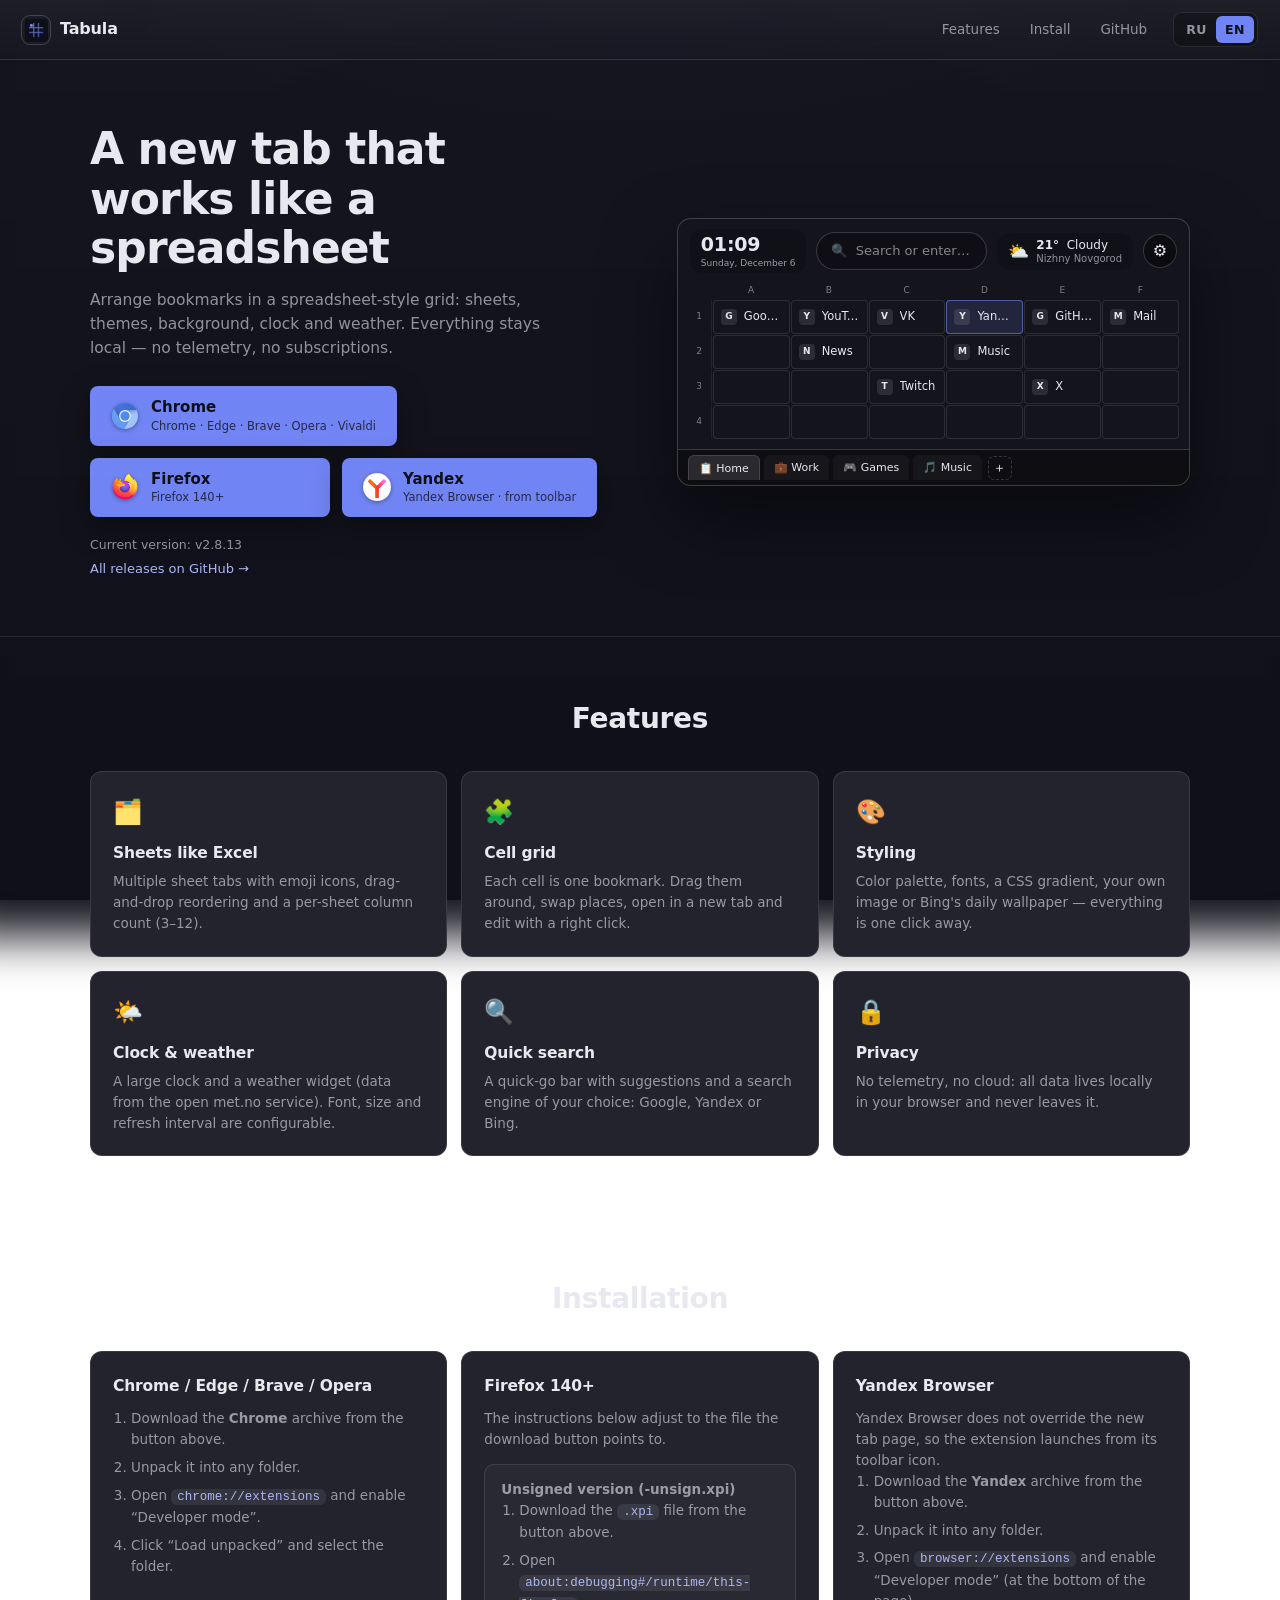
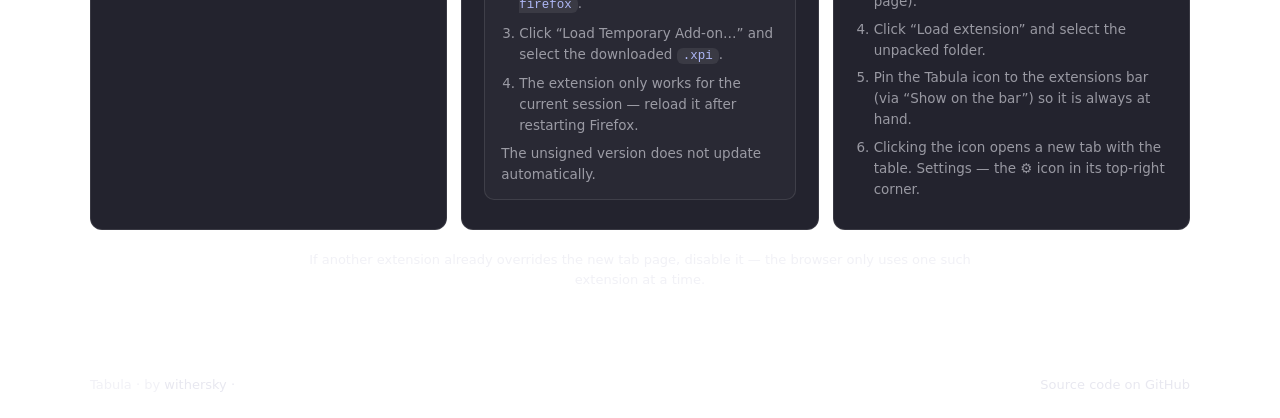
==== commit 1c2a55fa: "year in site" ====
--- a/site/index.html
+++ b/site/index.html
@@ -273,7 +273,7 @@
 
   <footer class="footer">
     <div class="container footer-inner">
-      <span>Tabula · <span data-i18n="footerBy">автор</span> <a href="https://github.com/withersky" target="_blank" rel="noopener">withersky</a></span>
+      <span>Tabula · <span data-i18n="footerBy">автор</span> <a href="https://github.com/withersky" target="_blank" rel="noopener">withersky&nbsp;·&nbsp;<span id="year"></a></span>
       <a href="https://github.com/withersky/tabula-plugin" target="_blank" rel="noopener" data-i18n="footerSource">Исходный код на GitHub</a>
     </div>
   </footer>
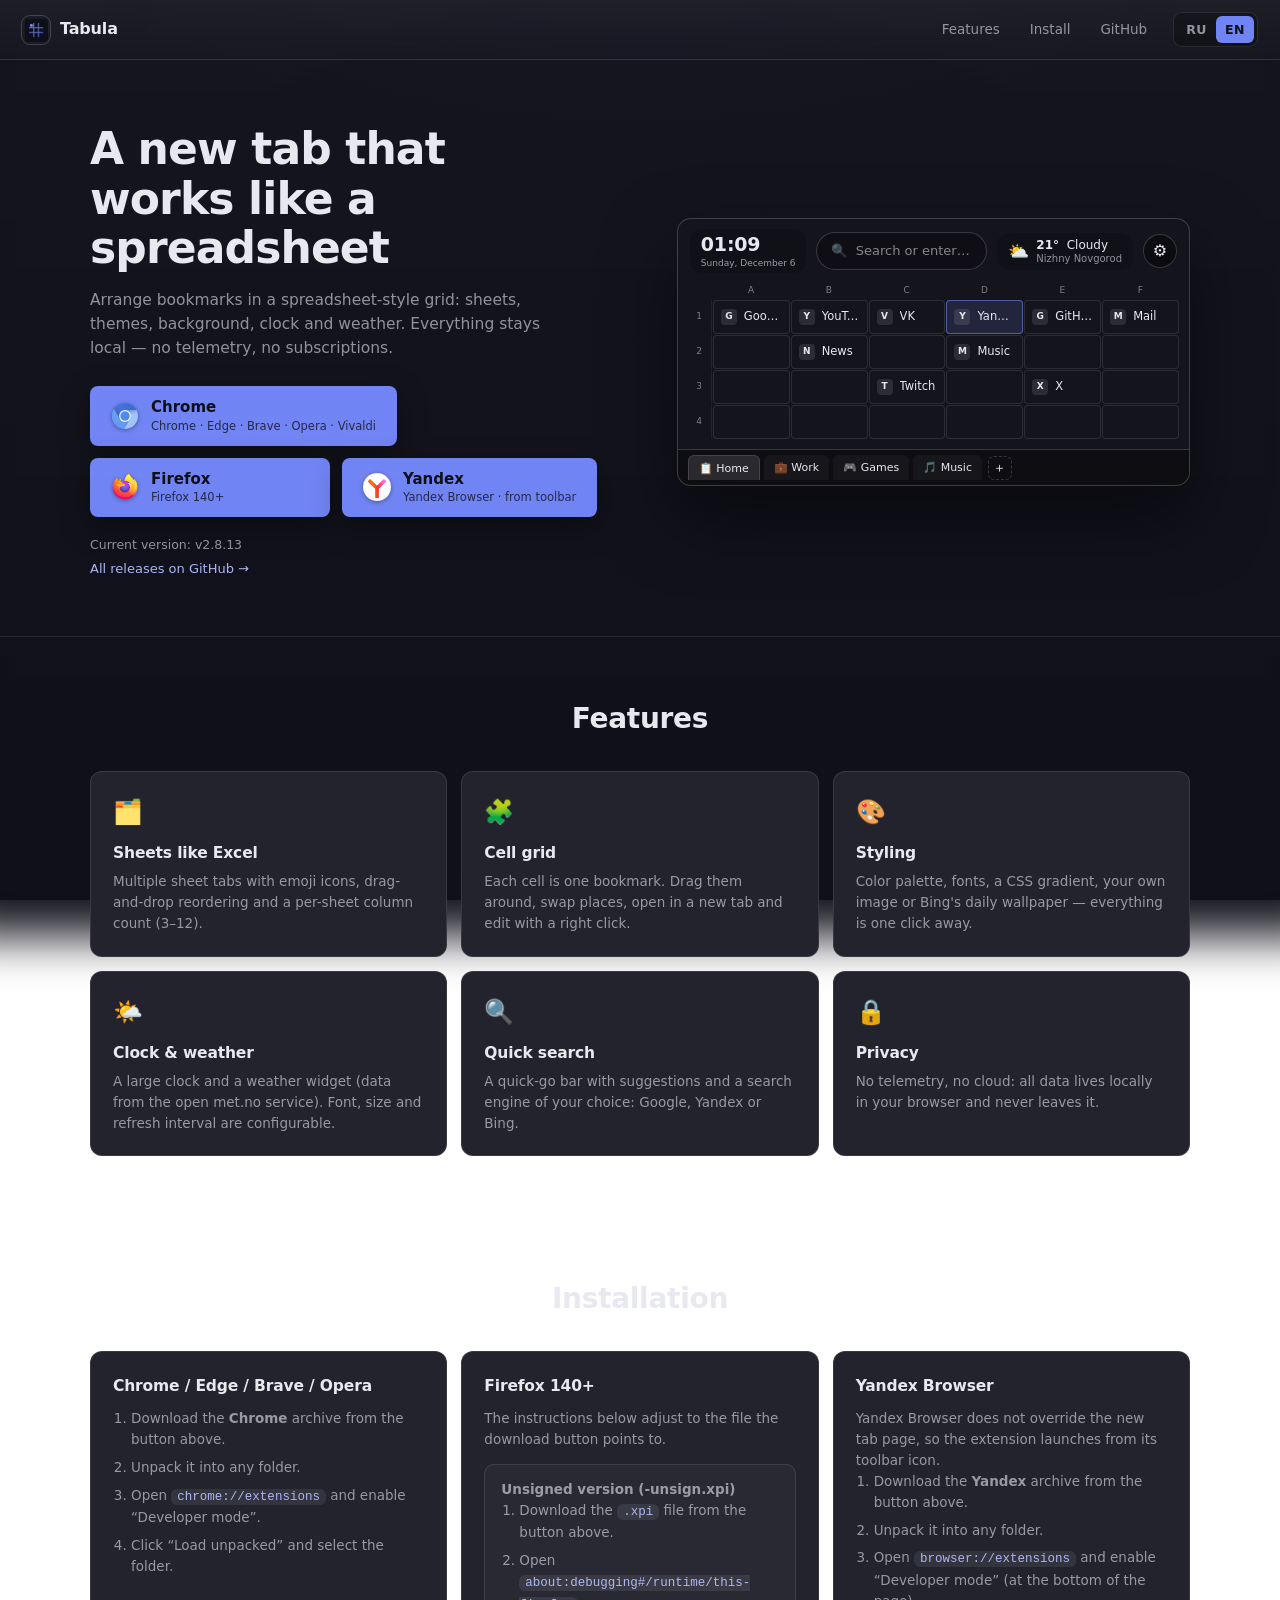
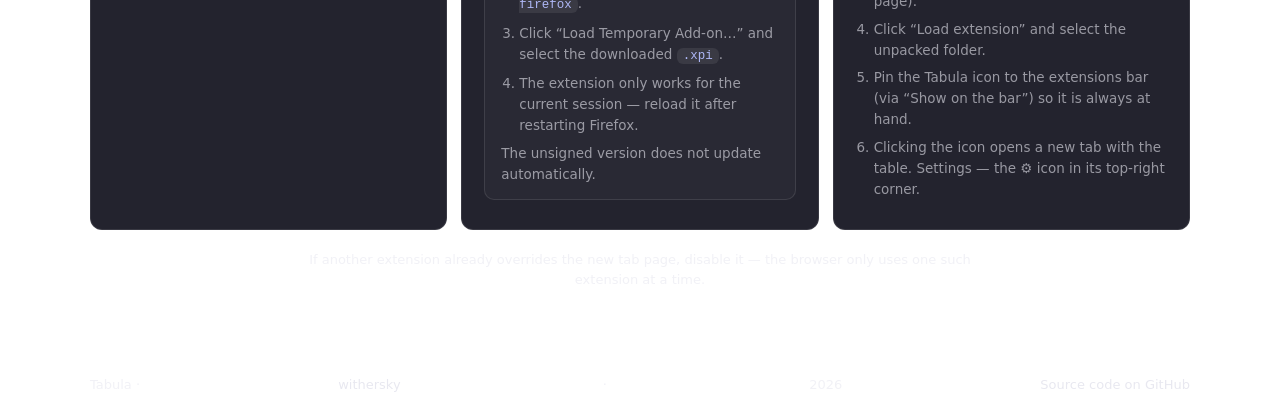
==== commit 062cf89c: "all site" ====
--- a/site/index.html
+++ b/site/index.html
@@ -273,7 +273,7 @@
 
   <footer class="footer">
     <div class="container footer-inner">
-      <span>Tabula · <span data-i18n="footerBy">автор</span> <a href="https://github.com/withersky" target="_blank" rel="noopener">withersky&nbsp;·&nbsp;<span id="year"></a></span>
+      <span>Tabula · </span> <a href="https://github.com/withersky" target="_blank" rel="noopener">withersky</a>&nbsp;·&nbsp;<span id="year"></span></span>
       <a href="https://github.com/withersky/tabula-plugin" target="_blank" rel="noopener" data-i18n="footerSource">Исходный код на GitHub</a>
     </div>
   </footer>
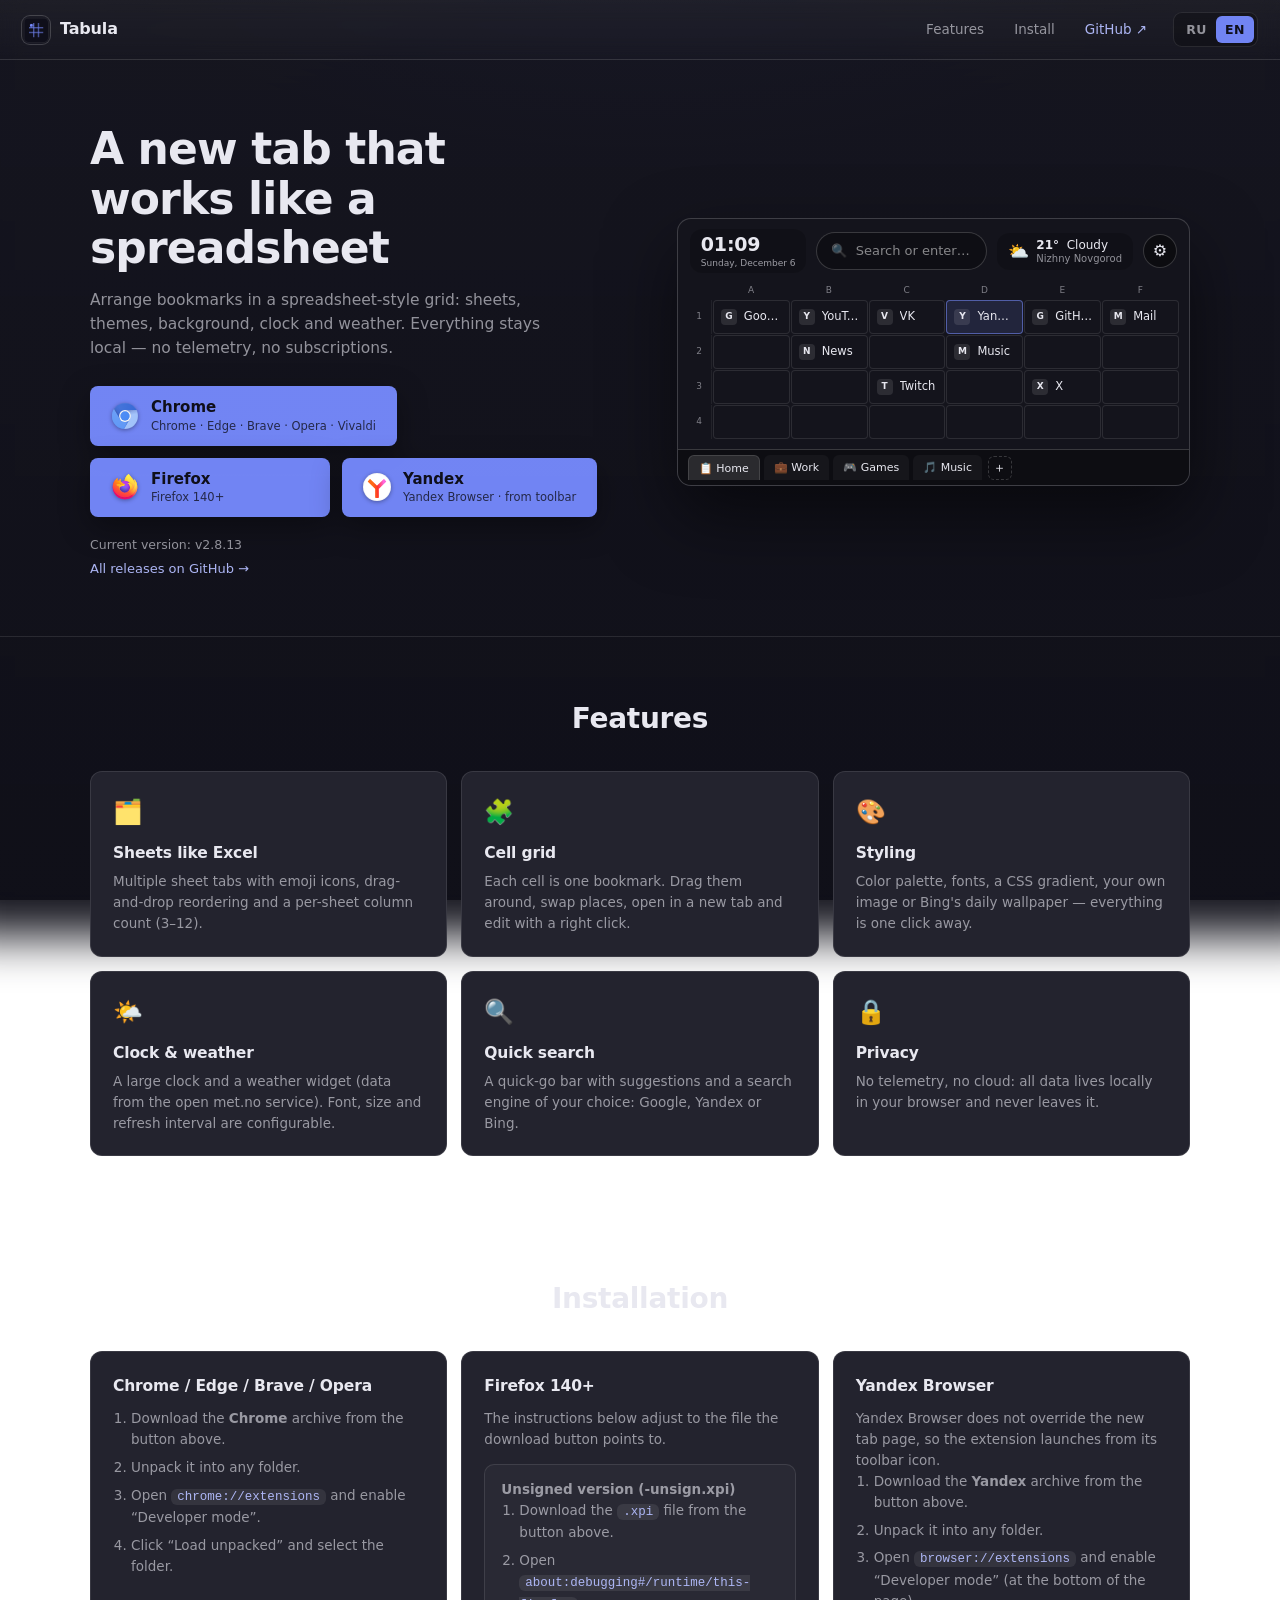
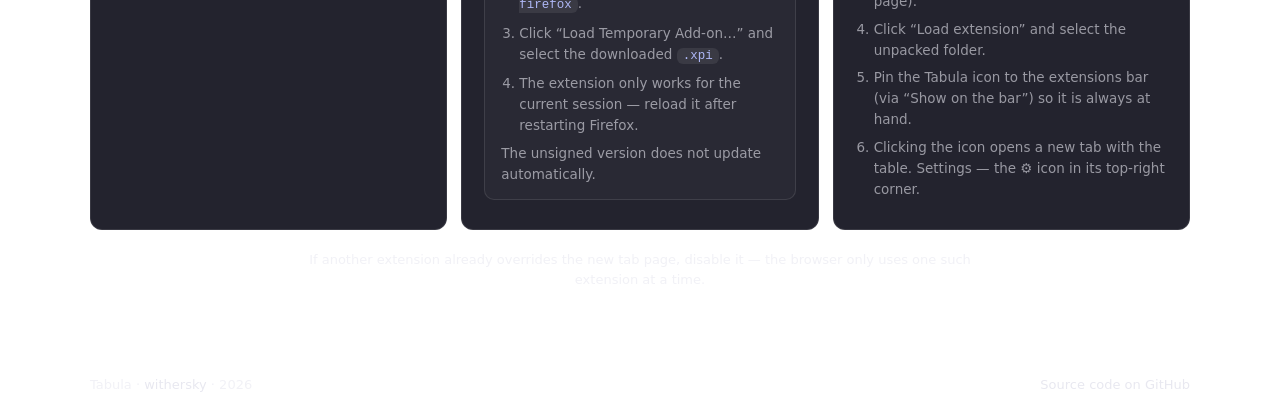
==== commit 9a964e11: "fiff" ====
--- a/site/index.html
+++ b/site/index.html
@@ -45,7 +45,7 @@
       <nav class="nav" aria-label="Основное меню" data-i18n-aria="navLabel">
         <a href="#features" data-i18n="navFeatures">Возможности</a>
         <a href="#install" data-i18n="navInstall">Установка</a>
-        <a href="https://github.com/withersky/tabula-plugin" target="_blank" rel="noopener">GitHub</a>
+        <a class="nav-external" href="https://github.com/withersky/tabula-plugin" target="_blank" rel="noopener">GitHub&nbsp;↗</a>
       </nav>
       <div class="lang-switch" role="group" aria-label="Language">
         <button type="button" class="lang-btn" data-lang="ru" aria-pressed="true">RU</button>
@@ -273,7 +273,7 @@
 
   <footer class="footer">
     <div class="container footer-inner">
-      <span>Tabula · </span> <a href="https://github.com/withersky" target="_blank" rel="noopener">withersky</a>&nbsp;·&nbsp;<span id="year"></span></span>
+      <span>Tabula&nbsp;·&nbsp;<a href="https://github.com/withersky" target="_blank" rel="noopener">withersky</a>&nbsp;·&nbsp;<span id="year"></span></span>
       <a href="https://github.com/withersky/tabula-plugin" target="_blank" rel="noopener" data-i18n="footerSource">Исходный код на GitHub</a>
     </div>
   </footer>
--- a/site/style.css
+++ b/site/style.css
@@ -172,6 +172,10 @@
   background: rgba(120, 140, 255, 0.18);
 }
 
+.nav .nav-external {
+  color: var(--primary-soft);
+}
+
 .lang-switch {
   display: inline-flex;
   padding: 3px;
